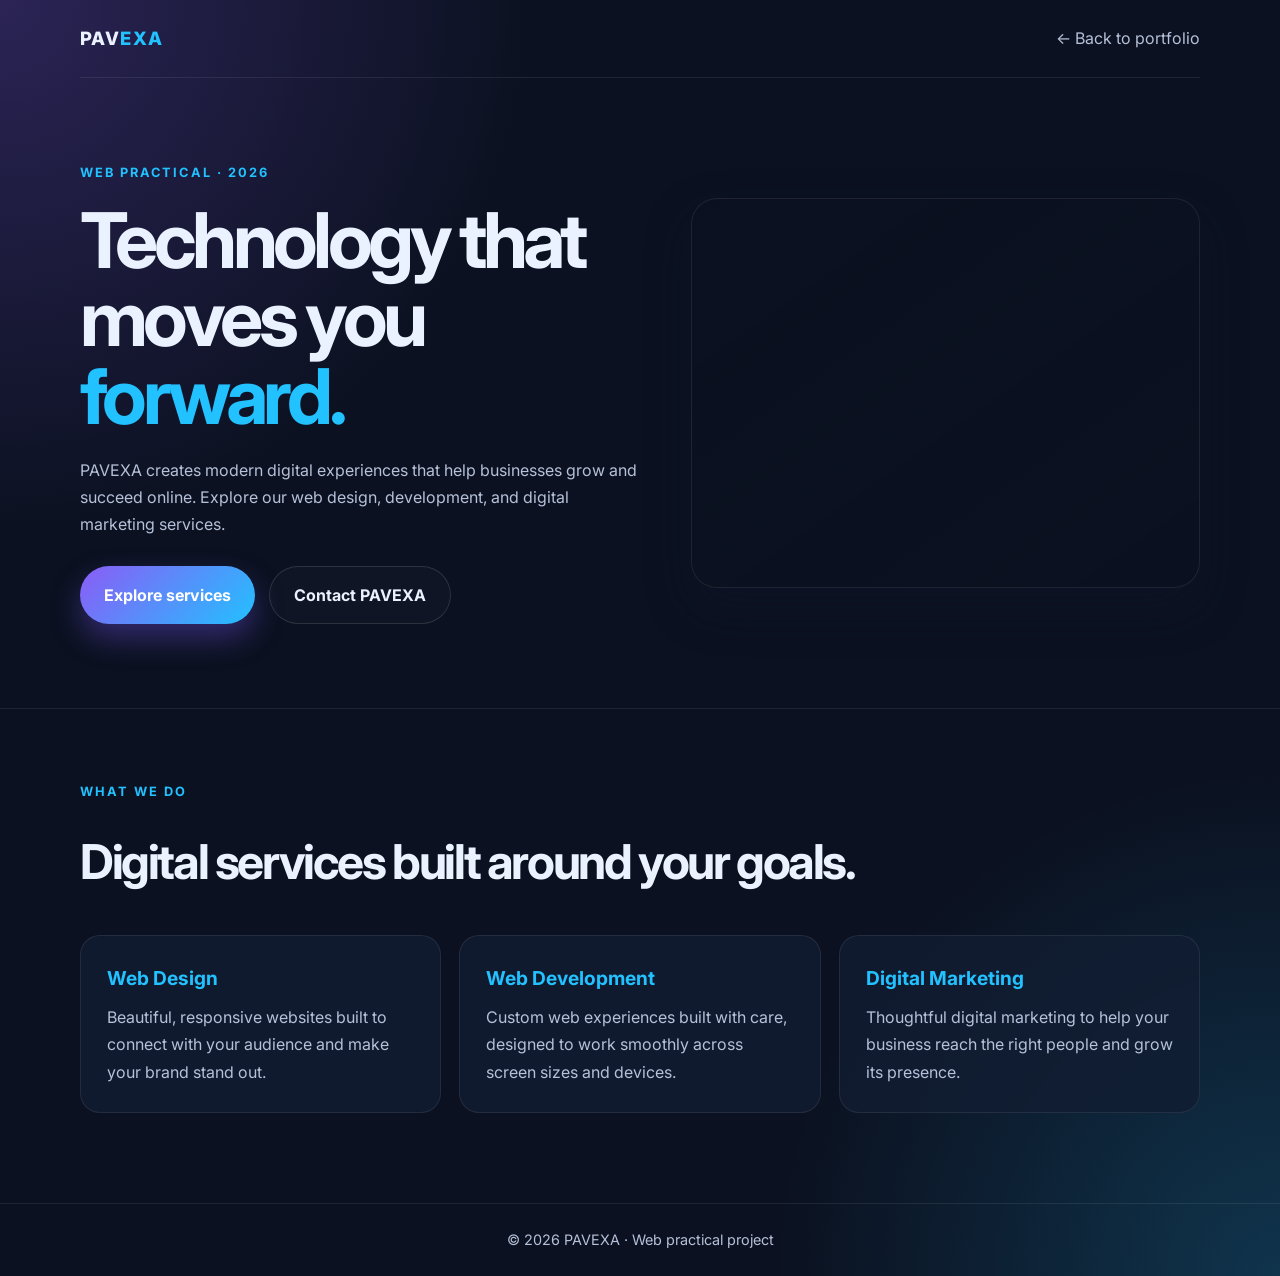
==== web-practical.html @ b1105886 "Add PAVEXA web practical page" ====
<!DOCTYPE html>
<html lang="en">
<head>
    <meta charset="UTF-8">
    <meta name="viewport" content="width=device-width, initial-scale=1.0">
    <meta name="theme-color" content="#0b1120">
    <title>PAVEXA Digital Studio | Web Practical</title>
    <meta name="description" content="A web practical project for PAVEXA, a digital studio offering web design, development, and digital marketing.">
    <link rel="preconnect" href="https://fonts.googleapis.com">
    <link rel="preconnect" href="https://fonts.gstatic.com" crossorigin>
    <link href="https://fonts.googleapis.com/css2?family=Inter:wght@400;500;600;700;800;900&display=swap" rel="stylesheet">
    <link rel="stylesheet" href="style.css">
    <style>
        .practical-page {
            min-height: 100vh;
        }

        .practical-nav {
            min-height: 78px;
            display: flex;
            align-items: center;
            justify-content: space-between;
            gap: 20px;
            border-bottom: 1px solid var(--line);
        }

        .practical-brand {
            font-size: 1.15rem;
            font-weight: 800;
            letter-spacing: 0.08em;
        }

        .practical-brand span,
        .practical-hero h1 span {
            color: var(--secondary);
        }

        .practical-back {
            color: var(--muted);
        }

        .practical-back:hover,
        .practical-back:focus-visible {
            color: var(--text);
        }

        .practical-hero {
            display: grid;
            grid-template-columns: 1.05fr 0.95fr;
            align-items: center;
            gap: 48px;
            padding: 84px 0;
        }

        .practical-hero h1 {
            max-width: 650px;
            margin-bottom: 20px;
            font-size: clamp(2.7rem, 6vw, 5rem);
            line-height: 1.02;
            letter-spacing: -0.06em;
        }

        .practical-hero p:not(.eyebrow) {
            max-width: 560px;
            color: var(--muted);
        }

        .practical-actions {
            display: flex;
            flex-wrap: wrap;
            gap: 14px;
            margin-top: 28px;
        }

        .practical-photo {
            min-height: 390px;
            border: 1px solid var(--line);
            border-radius: 26px;
            background:
                linear-gradient(145deg, rgba(11, 17, 32, 0.02), rgba(11, 17, 32, 0.2)),
                url('https://images.unsplash.com/photo-1522202176988-66273c2fd55f?auto=format&fit=crop&w=1200&q=85') center / cover;
            box-shadow: var(--shadow);
        }

        .practical-services {
            padding: 72px 0 90px;
            border-top: 1px solid var(--line);
        }

        .practical-services h2 {
            margin-bottom: 32px;
            font-size: clamp(2rem, 4vw, 3rem);
            letter-spacing: -0.05em;
        }

        .practical-service-grid {
            display: grid;
            grid-template-columns: repeat(3, minmax(0, 1fr));
            gap: 18px;
        }

        .practical-service {
            padding: 26px;
            border: 1px solid var(--line);
            border-radius: 20px;
            background: rgba(18, 29, 50, 0.8);
        }

        .practical-service h3 {
            margin-bottom: 10px;
            color: var(--secondary);
            font-size: 1.2rem;
        }

        .practical-service p {
            color: var(--muted);
        }

        .practical-footer {
            padding: 24px 0;
            border-top: 1px solid var(--line);
            color: var(--muted);
            text-align: center;
            font-size: 0.9rem;
        }

        @media (max-width: 760px) {
            .practical-hero,
            .practical-service-grid {
                grid-template-columns: 1fr;
            }

            .practical-hero {
                padding: 58px 0;
            }

            .practical-photo {
                min-height: 290px;
            }
        }
    </style>
</head>
<body class="practical-page">
    <header>
        <nav class="container practical-nav" aria-label="Practical project navigation">
            <a class="practical-brand" href="index.html" aria-label="PAVEXA portfolio">PAV<span>EXA</span></a>
            <a class="practical-back" href="index.html#projects">← Back to portfolio</a>
        </nav>
    </header>

    <main>
        <section class="container practical-hero">
            <div>
                <p class="eyebrow accent">Web practical · 2026</p>
                <h1>Technology that moves you <span>forward.</span></h1>
                <p>
                    PAVEXA creates modern digital experiences that help businesses grow and succeed online.
                    Explore our web design, development, and digital marketing services.
                </p>
                <div class="practical-actions">
                    <a class="primary-btn" href="#services">Explore services</a>
                    <a class="secondary-btn" href="index.html#contact">Contact PAVEXA</a>
                </div>
            </div>
            <div class="practical-photo" role="img" aria-label="Creative team collaborating around a table"></div>
        </section>

        <section class="practical-services">
            <div class="container" id="services">
                <p class="eyebrow accent">What we do</p>
                <h2>Digital services built around your goals.</h2>
                <div class="practical-service-grid">
                    <article class="practical-service">
                        <h3>Web Design</h3>
                        <p>Beautiful, responsive websites built to connect with your audience and make your brand stand out.</p>
                    </article>
                    <article class="practical-service">
                        <h3>Web Development</h3>
                        <p>Custom web experiences built with care, designed to work smoothly across screen sizes and devices.</p>
                    </article>
                    <article class="practical-service">
                        <h3>Digital Marketing</h3>
                        <p>Thoughtful digital marketing to help your business reach the right people and grow its presence.</p>
                    </article>
                </div>
            </div>
        </section>
    </main>

    <footer class="practical-footer">
        <div class="container">© 2026 PAVEXA · Web practical project</div>
    </footer>
</body>
</html>
---- style.css ----
:root {
    --bg: #0b1120;
    --bg-alt: #101a2d;
    --panel: rgba(15, 23, 42, 0.92);
    --card: #121d32;
    --card-soft: #17253d;
    --text: #ebf2ff;
    --muted: #b5c1d9;
    --line: rgba(255, 255, 255, 0.08);
    --primary: #8b5cf6;
    --secondary: #22c1ff;
    --highlight: #fdba74;
    --shadow: 0 20px 45px rgba(15, 23, 42, 0.45);
}

* {
    box-sizing: border-box;
    margin: 0;
    padding: 0;
}

html {
    scroll-behavior: smooth;
}

body {
    font-family: 'Inter', 'Segoe UI', sans-serif;
    background:
        radial-gradient(circle at top left, rgba(139, 92, 246, 0.25), transparent 30%),
        radial-gradient(circle at bottom right, rgba(34, 193, 255, 0.2), transparent 28%),
        var(--bg);
    color: var(--text);
    line-height: 1.7;
}

a {
    color: inherit;
    text-decoration: none;
}

img {
    display: block;
    max-width: 100%;
}

button,
input,
textarea {
    font: inherit;
}

.container {
    width: min(1120px, calc(100% - 32px));
    margin: 0 auto;
}

.section-surface {
    background: rgba(16, 26, 45, 0.7);
    border-top: 1px solid var(--line);
    border-bottom: 1px solid var(--line);
}

.site-header {
    position: sticky;
    top: 0;
    z-index: 10;
    backdrop-filter: blur(14px);
    background: rgba(11, 17, 32, 0.8);
    border-bottom: 1px solid var(--line);
}

.navbar {
    display: flex;
    align-items: center;
    justify-content: space-between;
    gap: 24px;
    min-height: 86px;
}

.logo {
    display: inline-flex;
    align-items: center;
    justify-content: center;
    width: 48px;
    height: 48px;
    border-radius: 14px;
    background: linear-gradient(135deg, var(--primary), var(--secondary));
    color: white;
    font-size: 1.2rem;
    font-weight: 800;
    box-shadow: var(--shadow);
}

.nav-links {
    display: flex;
    align-items: center;
    gap: 24px;
    color: var(--muted);
    font-size: 0.96rem;
}

.nav-links a {
    transition: color 0.2s ease;
}

.nav-links a:hover,
.nav-links a:focus-visible {
    color: var(--text);
}

.nav-button,
.primary-btn,
.secondary-btn {
    display: inline-flex;
    align-items: center;
    justify-content: center;
    border-radius: 999px;
    padding: 0.9rem 1.5rem;
    font-weight: 700;
    transition: transform 0.2s ease, box-shadow 0.2s ease, border-color 0.2s ease;
}

.nav-button,
.primary-btn {
    background: linear-gradient(135deg, var(--primary), var(--secondary));
    color: white;
    box-shadow: 0 14px 30px rgba(115, 82, 236, 0.38);
}

.secondary-btn {
    border: 1px solid rgba(255, 255, 255, 0.12);
    background: rgba(255, 255, 255, 0.02);
    color: var(--text);
}

.nav-button:hover,
.primary-btn:hover,
.secondary-btn:hover,
.nav-button:focus-visible,
.primary-btn:focus-visible,
.secondary-btn:focus-visible {
    transform: translateY(-2px);
}

.hero {
    display: grid;
    grid-template-columns: 1.15fr 0.85fr;
    align-items: center;
    gap: 54px;
    padding: 90px 0 80px;
}

.eyebrow {
    margin-bottom: 18px;
    color: var(--highlight);
    font-weight: 700;
    font-size: 0.8rem;
    letter-spacing: 0.16em;
    text-transform: uppercase;
}

.eyebrow.accent {
    color: var(--secondary);
}

.hero h1 {
    font-size: clamp(3rem, 6vw, 5.2rem);
    line-height: 0.98;
    letter-spacing: -0.07em;
    margin-bottom: 18px;
}

.title {
    color: var(--muted);
    font-size: clamp(1rem, 2vw, 1.35rem);
    margin-bottom: 22px;
}

.description {
    max-width: 610px;
    color: var(--muted);
    font-size: 1.05rem;
    margin-bottom: 28px;
}

.hero-actions {
    display: flex;
    flex-wrap: wrap;
    gap: 16px;
    margin-bottom: 30px;
}

.quick-stats {
    list-style: none;
    display: flex;
    flex-wrap: wrap;
    gap: 22px;
    padding-top: 10px;
}

.quick-stats li {
    display: flex;
    flex-direction: column;
    gap: 4px;
    min-width: 120px;
}

.quick-stats strong {
    font-size: 1.5rem;
    font-weight: 800;
}

.quick-stats span {
    color: var(--muted);
    font-size: 0.9rem;
}

.hero-visual {
    display: flex;
    justify-content: center;
}

.profile-card {
    position: relative;
    width: min(100%, 430px);
    padding: 18px;
    border: 1px solid var(--line);
    border-radius: 28px;
    background: rgba(18, 29, 50, 0.95);
    box-shadow: var(--shadow);
}

.profile-card img {
    width: 100%;
    height: 540px;
    object-fit: cover;
    border-radius: 20px;
}

.availability-badge {
    position: absolute;
    right: 28px;
    bottom: 24px;
    display: inline-flex;
    align-items: center;
    gap: 8px;
    background: rgba(11, 17, 32, 0.86);
    border: 1px solid rgba(255, 255, 255, 0.08);
    padding: 0.7rem 1rem;
    border-radius: 999px;
    font-size: 0.8rem;
    color: var(--text);
}

.availability-badge::before {
    content: '';
    width: 10px;
    height: 10px;
    border-radius: 50%;
    background: #39d98a;
    box-shadow: 0 0 10px rgba(57, 217, 138, 0.8);
}

.about,
.projects,
.contact,
.experience,
.skills {
    padding: 90px 0;
}

.about-grid {
    display: grid;
    grid-template-columns: 1fr 1.2fr 0.8fr;
    gap: 30px;
    align-items: start;
}

.section-heading {
    margin-bottom: 18px;
}

.section-heading.center {
    text-align: center;
    margin-bottom: 42px;
}

.section-heading h2 {
    font-size: clamp(2rem, 3vw, 3rem);
    line-height: 1.15;
    letter-spacing: -0.05em;
}

.about-content {
    display: grid;
    gap: 18px;
    color: var(--muted);
    font-size: 1.02rem;
}

.about-metrics {
    display: grid;
    gap: 16px;
}

.metric-box {
    padding: 1.2rem 1.1rem;
    border: 1px solid var(--line);
    border-radius: 18px;
    background: rgba(255, 255, 255, 0.02);
}

.metric-number {
    display: block;
    font-size: 2rem;
    line-height: 1;
    font-weight: 800;
    margin-bottom: 8px;
}

.metric-label {
    color: var(--muted);
    font-size: 0.95rem;
}

.skills-grid {
    display: flex;
    flex-wrap: wrap;
    gap: 14px;
    justify-content: center;
}

.skills-grid span {
    display: inline-flex;
    align-items: center;
    padding: 0.9rem 1.15rem;
    border: 1px solid var(--line);
    border-radius: 999px;
    background: rgba(255, 255, 255, 0.02);
    color: var(--text);
    font-weight: 600;
}

.project-grid {
    display: grid;
    grid-template-columns: repeat(3, minmax(0, 1fr));
    gap: 24px;
}

.project-card {
    overflow: hidden;
    border: 1px solid var(--line);
    border-radius: 24px;
    background: rgba(18, 29, 50, 0.8);
}

.project-card.featured {
    grid-column: span 2;
}

.project-image {
    height: 260px;
    background-size: cover;
    background-position: center;
}

.project-one {
    background-image: linear-gradient(135deg, rgba(96, 165, 250, 0.45), rgba(168, 85, 247, 0.45)), url('https://images.unsplash.com/photo-1522202176988-66273c2fd55f?auto=format&fit=crop&w=1200&q=80');
}

.project-two {
    background-image: linear-gradient(135deg, rgba(34, 193, 255, 0.4), rgba(15, 118, 110, 0.5)), url('https://images.unsplash.com/photo-1552664730-d307ca884978?auto=format&fit=crop&w=1200&q=80');
}

.project-three {
    background-image: linear-gradient(135deg, rgba(251, 146, 60, 0.45), rgba(190, 24, 93, 0.45)), url('https://images.unsplash.com/photo-1483985988355-763728e1935b?auto=format&fit=crop&w=1200&q=80');
}

.project-body {
    padding: 1.4rem 1.3rem 1.5rem;
}

.project-meta {
    display: flex;
    justify-content: space-between;
    gap: 12px;
    color: var(--secondary);
    font-size: 0.74rem;
    text-transform: uppercase;
    letter-spacing: 0.08em;
    margin-bottom: 14px;
}

.project-body h3 {
    font-size: 1.7rem;
    margin-bottom: 8px;
}

.project-body p {
    color: var(--muted);
    margin-bottom: 16px;
}

.project-body ul {
    list-style: none;
    display: flex;
    flex-wrap: wrap;
    gap: 8px;
}

.project-body li {
    background: rgba(255, 255, 255, 0.04);
    border: 1px solid var(--line);
    border-radius: 999px;
    padding: 0.5rem 0.75rem;
    font-size: 0.78rem;
    color: var(--muted);
}

.timeline {
    display: grid;
    gap: 18px;
    max-width: 820px;
    margin: 0 auto;
}

.timeline-item {
    display: grid;
    grid-template-columns: 180px 1fr;
    gap: 24px;
    padding: 1.5rem 1.6rem;
    border: 1px solid var(--line);
    border-radius: 20px;
    background: rgba(18, 29, 50, 0.7);
}

.timeline-year {
    color: var(--highlight);
    font-weight: 700;
}

.timeline-content h3 {
    margin-bottom: 8px;
    font-size: 1.3rem;
}

.timeline-content p {
    color: var(--muted);
}

.contact-grid {
    display: grid;
    grid-template-columns: 0.9fr 1.1fr;
    gap: 32px;
    align-items: start;
}

.contact-copy {
    display: grid;
    gap: 18px;
    color: var(--muted);
}

.contact-copy ul {
    list-style: none;
    display: grid;
    gap: 8px;
    margin-top: 12px;
}

.contact-copy a {
    color: var(--text);
}

.contact-form {
    display: grid;
    gap: 18px;
    padding: 1.5rem;
    border-radius: 24px;
    background: rgba(11, 17, 32, 0.7);
    border: 1px solid var(--line);
}

.contact-form label {
    display: grid;
    gap: 10px;
    color: var(--text);
    font-weight: 600;
}

.contact-form input,
.contact-form textarea {
    border: 1px solid rgba(255, 255, 255, 0.12);
    background: rgba(255, 255, 255, 0.02);
    border-radius: 14px;
    color: var(--text);
    padding: 0.95rem 1rem;
}

.contact-form textarea {
    min-height: 150px;
    resize: vertical;
}

.site-footer {
    border-top: 1px solid var(--line);
    padding: 1.4rem 0 2.2rem;
}

.footer-inner {
    display: flex;
    justify-content: space-between;
    gap: 12px;
    color: var(--muted);
    font-size: 0.95rem;
}

@media (max-width: 900px) {
    .hero,
    .about-grid,
    .contact-grid,
    .project-grid {
        grid-template-columns: 1fr;
    }

    .project-card.featured {
        grid-column: auto;
    }

    .timeline-item {
        grid-template-columns: 1fr;
        gap: 10px;
    }
}

@media (max-width: 680px) {
    .navbar {
        flex-wrap: wrap;
        justify-content: center;
        padding: 20px 0;
    }

    .nav-links {
        width: 100%;
        justify-content: center;
        flex-wrap: wrap;
    }

    .nav-button {
        display: none;
    }

    .hero {
        padding-top: 60px;
    }

    .profile-card img {
        height: 440px;
    }

    .footer-inner {
        flex-direction: column;
        text-align: center;
    }
}
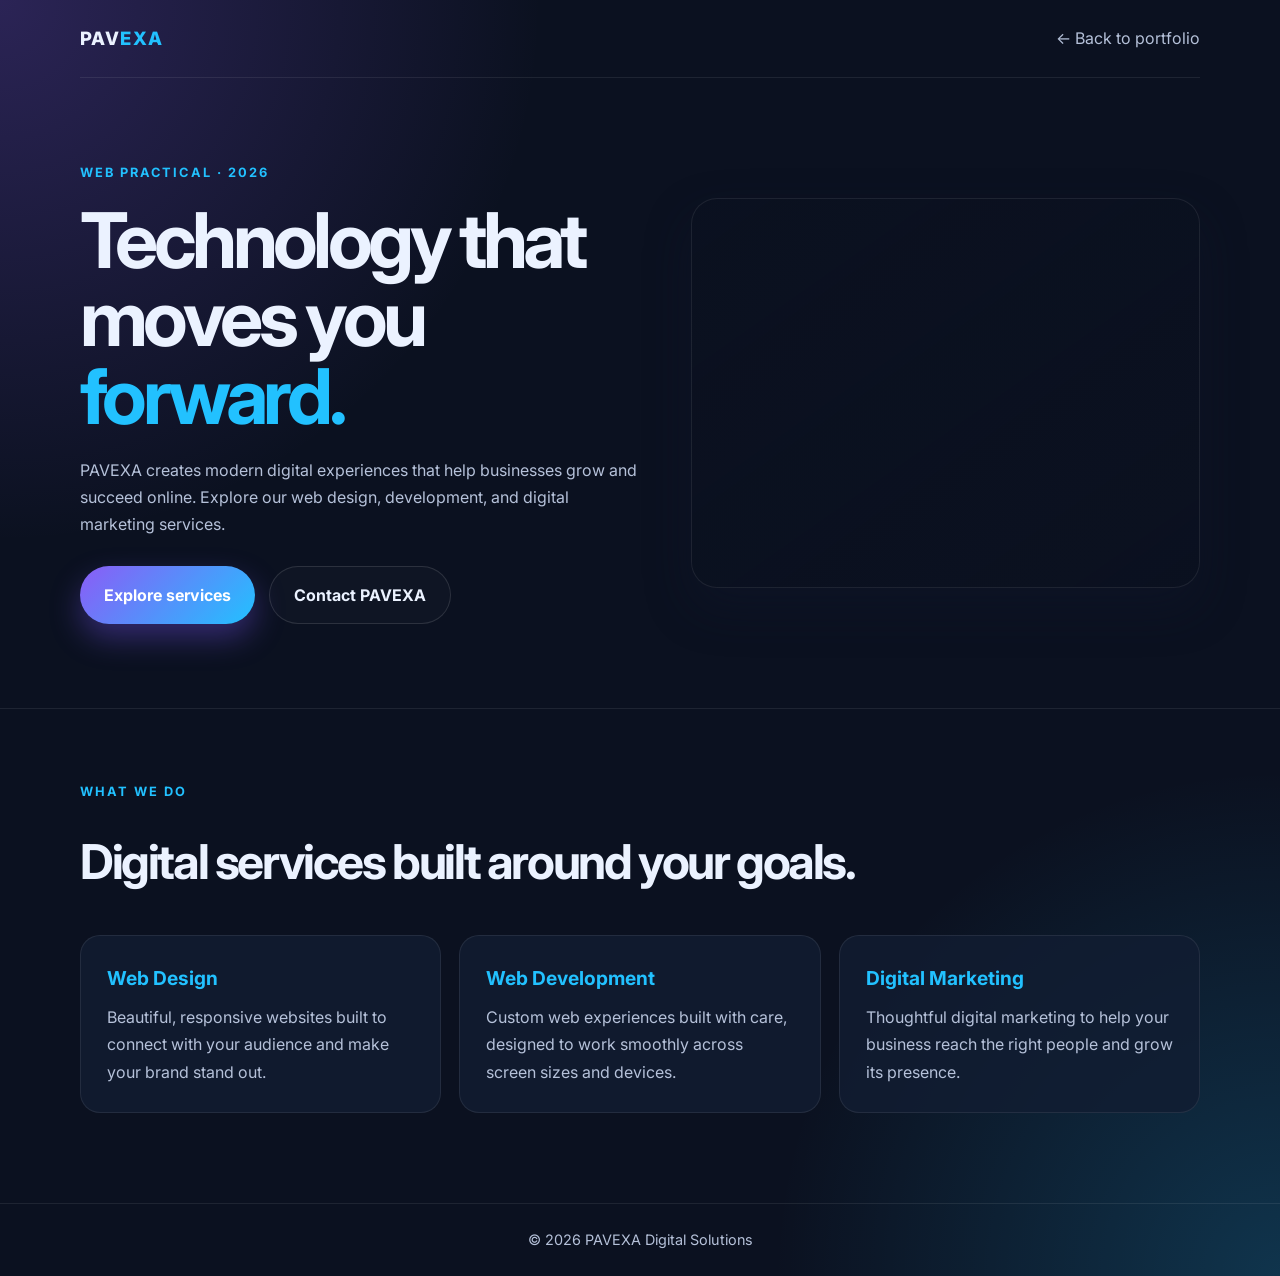
==== commit bebbe5ee: "Rename web practical footer Updated footer text to reflect 'PAVEXA Digital Solutions'." ====
--- a/web-practical.html
+++ b/web-practical.html
@@ -188,7 +188,7 @@
     </main>
 
     <footer class="practical-footer">
-        <div class="container">© 2026 PAVEXA · Web practical project</div>
+        <div class="container">© 2026 PAVEXA Digital Solutions</div>
     </footer>
 </body>
 </html>
